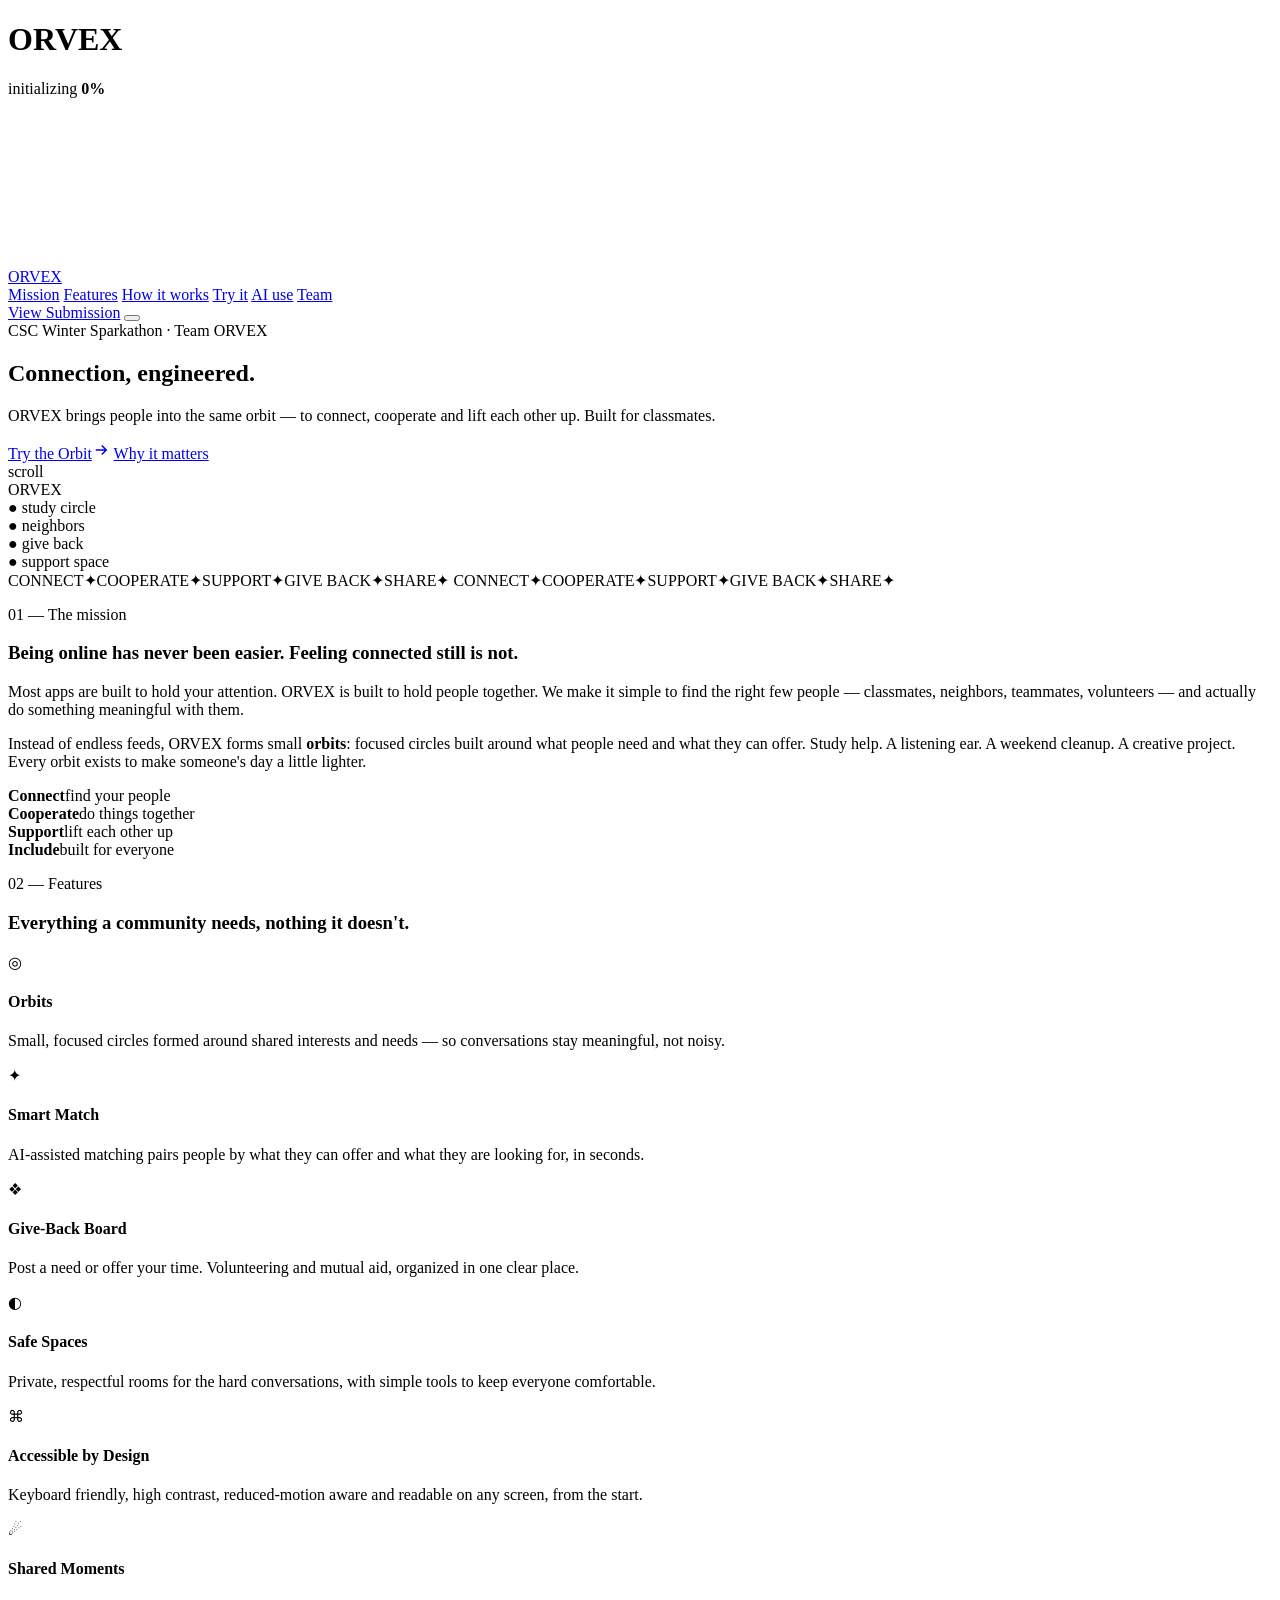
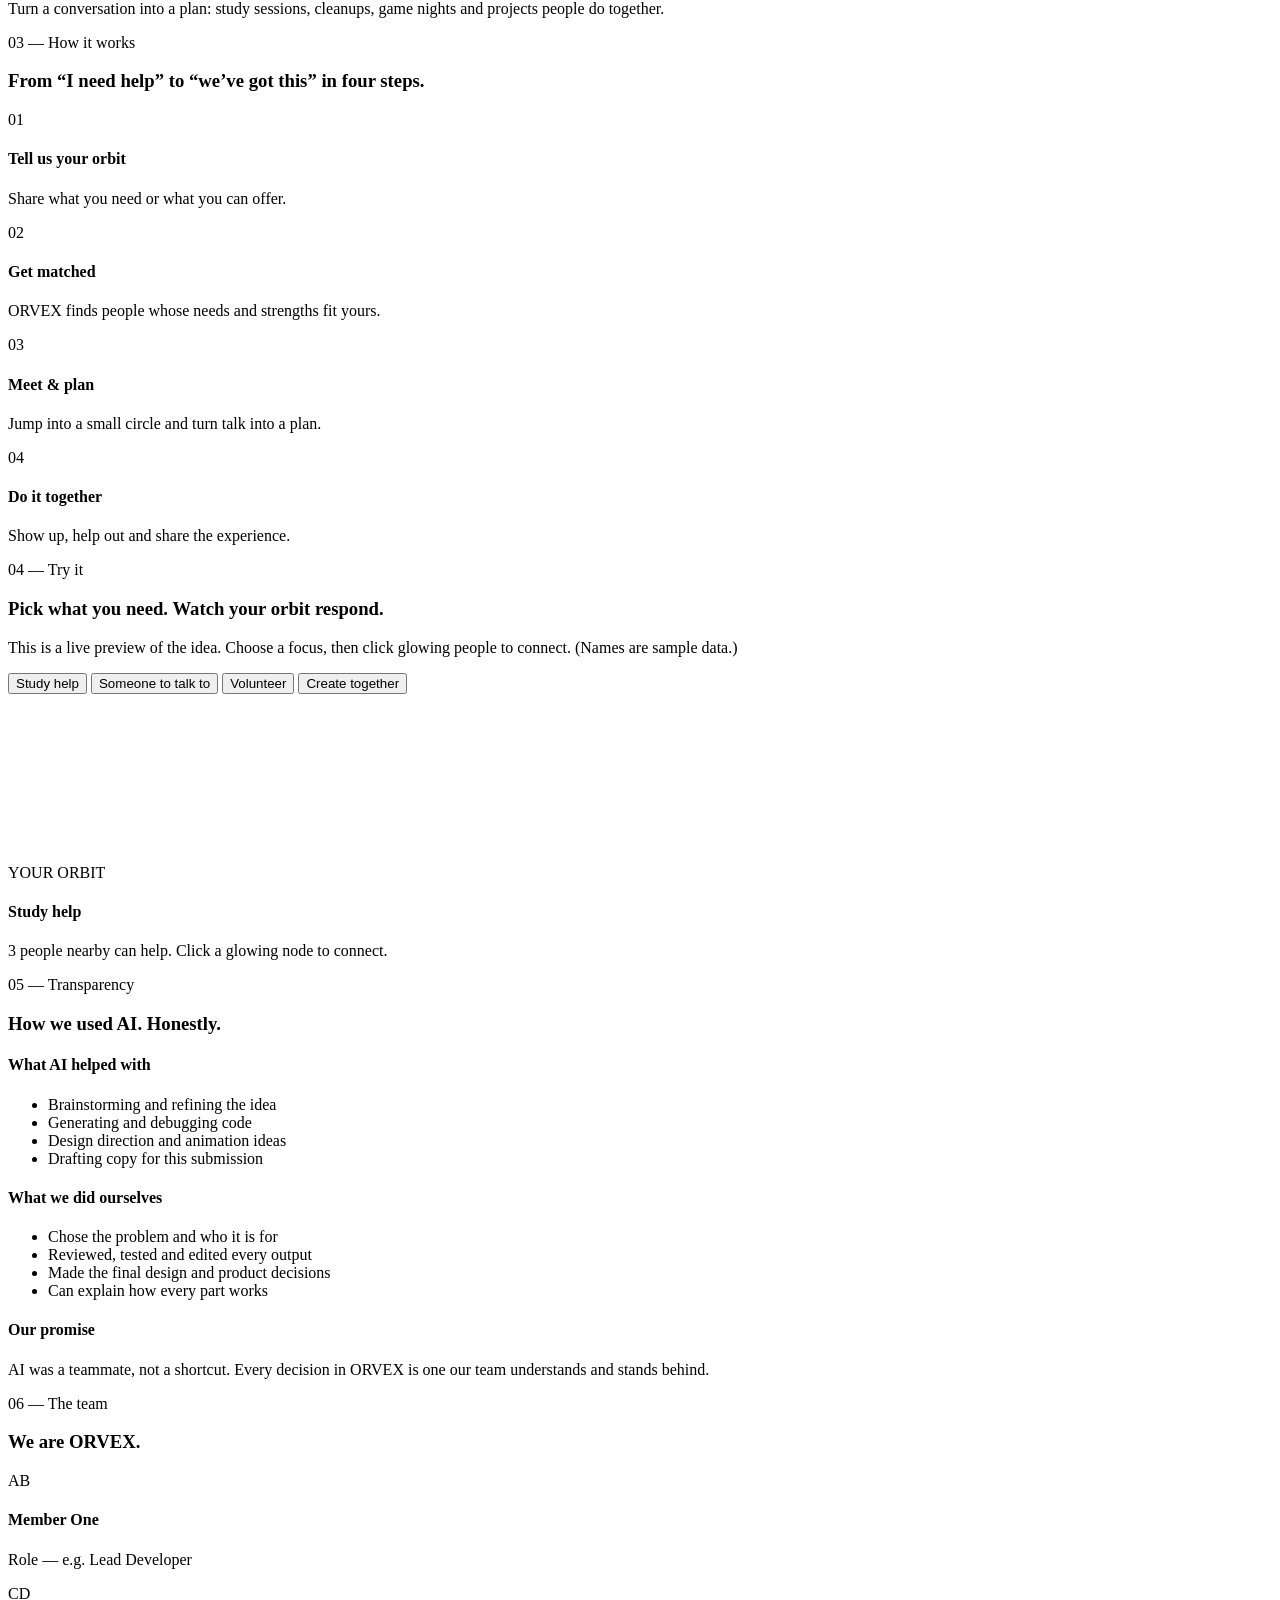
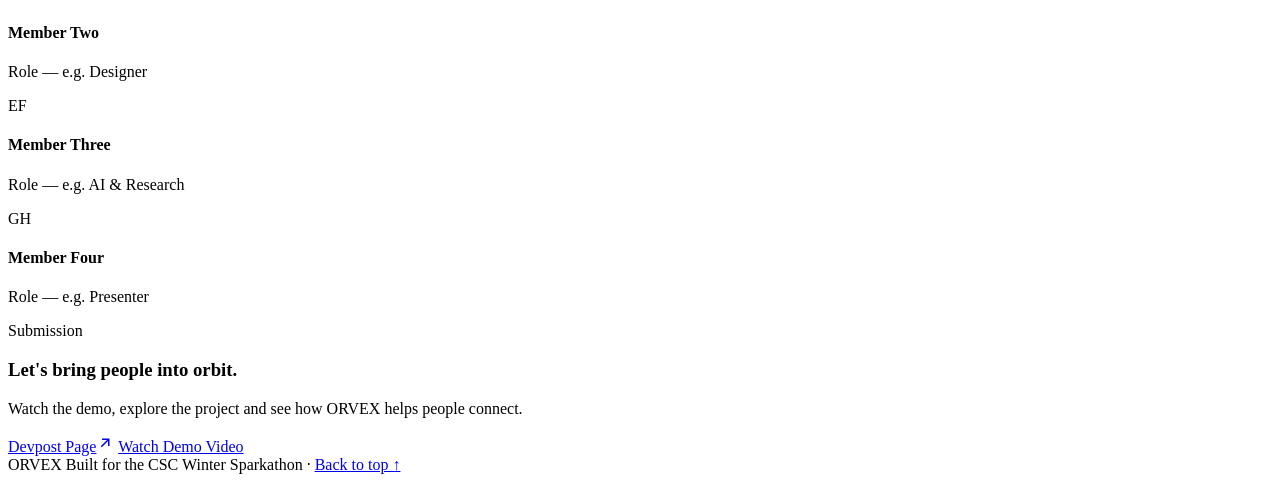
==== index.html @ 770eac0a "Create index.html" ====
<!DOCTYPE html>
<html lang="en">
<head>
<meta charset="UTF-8">
<meta name="viewport" content="width=device-width, initial-scale=1">
<title>ORVEX — Connect. Cooperate. Support.</title>
<meta name="description" content="ORVEX brings people into the same orbit — to connect, cooperate and lift each other up. Submission for the CSC Winter Sparkathon.">
<meta name="theme-color" content="#04050b">
<link rel="preconnect" href="https://fonts.googleapis.com">
<link rel="preconnect" href="https://fonts.gstatic.com" crossorigin>
<link href="https://fonts.googleapis.com/css2?family=JetBrains+Mono:wght@400;500&family=Space+Grotesk:wght@300;400;500;600;700&family=Syne:wght@600;700;800&display=swap" rel="stylesheet">
<link rel="stylesheet" href="style.css">
</head>
<body class="loading">

<!-- ============ OPENING ANIMATION ============ -->
<div id="loader" aria-hidden="true">
  <div class="curtain left"></div>
  <div class="curtain right"></div>
  <div class="loader-inner">
    <div class="loader-ring"><span></span><span></span><span></span></div>
    <h1 class="loader-word"><span>O</span><span>R</span><span>V</span><span>E</span><span>X</span></h1>
    <div class="loader-bar"><i id="loaderBar"></i></div>
    <p class="loader-log mono"><span id="loaderLog">initializing</span> <b id="loaderPct">0%</b></p>
  </div>
</div>

<div id="progress"></div>
<div id="glow"></div>
<canvas id="bg" aria-hidden="true"></canvas>
<div class="grid-overlay" aria-hidden="true"></div>

<!-- ============ NAV ============ -->
<header class="nav" id="nav">
  <a href="#top" class="logo" data-text="ORVEX"><span class="logo-dot"></span>ORVEX</a>
  <nav class="links" id="links">
    <a href="#about">Mission</a>
    <a href="#features">Features</a>
    <a href="#how">How it works</a>
    <a href="#demo">Try it</a>
    <a href="#ai">AI use</a>
    <a href="#team">Team</a>
  </nav>
  <a href="#submit" class="btn btn-sm" data-magnetic>View Submission</a>
  <button class="burger" id="burger" aria-label="Toggle menu"><i></i><i></i></button>
</header>

<main id="top">

<!-- ============ HERO ============ -->
<section class="hero">
  <div class="aurora a1"></div><div class="aurora a2"></div><div class="aurora a3"></div>
  <div class="wrap hero-grid">
    <div class="hero-copy">
      <div class="badge reveal"><span class="pulse"></span>CSC Winter Sparkathon · Team ORVEX</div>
      <h2 class="hero-title">
        <span class="line reveal" data-delay="1">Connection,</span>
        <span class="line reveal grad" data-delay="2">engineered.</span>
      </h2>
      <p class="hero-sub reveal" data-delay="3">
        ORVEX brings people into the same orbit — to connect, cooperate and lift each other up.
        Built for <span class="rotator" id="rotator">classmates</span>.
      </p>
      <div class="hero-cta reveal" data-delay="4">
        <a href="#demo" class="btn btn-primary" data-magnetic><span>Try the Orbit</span><svg width="18" height="18" viewBox="0 0 24 24" fill="none" stroke="currentColor" stroke-width="2"><path d="M5 12h14M13 6l6 6-6 6"/></svg></a>
        <a href="#about" class="btn btn-ghost" data-magnetic>Why it matters</a>
      </div>
      <div class="scroll-hint reveal" data-delay="5"><span></span>scroll</div>
    </div>

    <div class="hero-visual reveal" data-delay="2">
      <div class="orb-wrap" id="orbWrap">
        <div class="orb">
          <div class="orb-core"><span>ORVEX</span></div>
          <div class="ring r1"><i></i></div>
          <div class="ring r2"><i></i><i></i></div>
          <div class="ring r3"><i></i><i></i><i></i></div>
        </div>
        <div class="chip c1">● study circle</div>
        <div class="chip c2">● neighbors</div>
        <div class="chip c3">● give back</div>
        <div class="chip c4">● support space</div>
      </div>
    </div>
  </div>
</section>

<!-- ============ MARQUEE ============ -->
<div class="marquee" aria-hidden="true">
  <div class="track">
    <span>CONNECT</span><span>✦</span><span>COOPERATE</span><span>✦</span><span>SUPPORT</span><span>✦</span><span>GIVE BACK</span><span>✦</span><span>SHARE</span><span>✦</span>
    <span>CONNECT</span><span>✦</span><span>COOPERATE</span><span>✦</span><span>SUPPORT</span><span>✦</span><span>GIVE BACK</span><span>✦</span><span>SHARE</span><span>✦</span>
  </div>
</div>

<!-- ============ MISSION ============ -->
<section class="section" id="about">
  <div class="wrap about-grid">
    <div>
      <p class="eyebrow reveal">01 — The mission</p>
      <h3 class="h2 reveal" data-delay="1">Being online has never been easier. <span class="grad">Feeling connected still is not.</span></h3>
    </div>
    <div class="about-text">
      <p class="reveal" data-delay="2">Most apps are built to hold your attention. ORVEX is built to hold people together. We make it simple to find the right few people — classmates, neighbors, teammates, volunteers — and actually do something meaningful with them.</p>
      <p class="reveal" data-delay="3">Instead of endless feeds, ORVEX forms small <b>orbits</b>: focused circles built around what people need and what they can offer. Study help. A listening ear. A weekend cleanup. A creative project. Every orbit exists to make someone's day a little lighter.</p>
      <div class="pillars reveal" data-delay="4">
        <div><b>Connect</b><span>find your people</span></div>
        <div><b>Cooperate</b><span>do things together</span></div>
        <div><b>Support</b><span>lift each other up</span></div>
        <div><b>Include</b><span>built for everyone</span></div>
      </div>
    </div>
  </div>
</section>

<!-- ============ FEATURES ============ -->
<section class="section" id="features">
  <div class="wrap">
    <p class="eyebrow reveal">02 — Features</p>
    <h3 class="h2 reveal" data-delay="1">Everything a community needs, <span class="grad">nothing it doesn't.</span></h3>

    <div class="cards">
      <article class="card reveal" data-tilt data-delay="1">
        <div class="icon">◎</div>
        <h4>Orbits</h4>
        <p>Small, focused circles formed around shared interests and needs — so conversations stay meaningful, not noisy.</p>
      </article>
      <article class="card reveal" data-tilt data-delay="2">
        <div class="icon">✦</div>
        <h4>Smart Match</h4>
        <p>AI-assisted matching pairs people by what they can offer and what they are looking for, in seconds.</p>
      </article>
      <article class="card reveal" data-tilt data-delay="3">
        <div class="icon">❖</div>
        <h4>Give-Back Board</h4>
        <p>Post a need or offer your time. Volunteering and mutual aid, organized in one clear place.</p>
      </article>
      <article class="card reveal" data-tilt data-delay="1">
        <div class="icon">◐</div>
        <h4>Safe Spaces</h4>
        <p>Private, respectful rooms for the hard conversations, with simple tools to keep everyone comfortable.</p>
      </article>
      <article class="card reveal" data-tilt data-delay="2">
        <div class="icon">⌘</div>
        <h4>Accessible by Design</h4>
        <p>Keyboard friendly, high contrast, reduced-motion aware and readable on any screen, from the start.</p>
      </article>
      <article class="card reveal" data-tilt data-delay="3">
        <div class="icon">☄</div>
        <h4>Shared Moments</h4>
        <p>Turn a conversation into a plan: study sessions, cleanups, game nights and projects people do together.</p>
      </article>
    </div>
  </div>
</section>

<!-- ============ HOW IT WORKS ============ -->
<section class="section" id="how">
  <div class="wrap">
    <p class="eyebrow reveal">03 — How it works</p>
    <h3 class="h2 reveal" data-delay="1">From “I need help” to <span class="grad">“we’ve got this”</span> in four steps.</h3>

    <div class="steps reveal" data-delay="2">
      <div class="step"><span class="num mono">01</span><h4>Tell us your orbit</h4><p>Share what you need or what you can offer.</p></div>
      <div class="step"><span class="num mono">02</span><h4>Get matched</h4><p>ORVEX finds people whose needs and strengths fit yours.</p></div>
      <div class="step"><span class="num mono">03</span><h4>Meet &amp; plan</h4><p>Jump into a small circle and turn talk into a plan.</p></div>
      <div class="step"><span class="num mono">04</span><h4>Do it together</h4><p>Show up, help out and share the experience.</p></div>
    </div>
  </div>
</section>

<!-- ============ INTERACTIVE DEMO ============ -->
<section class="section" id="demo">
  <div class="wrap">
    <p class="eyebrow reveal">04 — Try it</p>
    <h3 class="h2 reveal" data-delay="1">Pick what you need. <span class="grad">Watch your orbit respond.</span></h3>
    <p class="lead reveal" data-delay="2">This is a live preview of the idea. Choose a focus, then click glowing people to connect. (Names are sample data.)</p>

    <div class="demo reveal" data-delay="2">
      <div class="chips" id="orbitChips">
        <button class="pill active" data-tag="study">Study help</button>
        <button class="pill" data-tag="wellness">Someone to talk to</button>
        <button class="pill" data-tag="volunteer">Volunteer</button>
        <button class="pill" data-tag="create">Create together</button>
      </div>
      <div class="demo-stage">
        <canvas id="orbitCanvas" aria-label="Interactive orbit visualization"></canvas>
        <div class="demo-panel">
          <p class="mono small">YOUR ORBIT</p>
          <h4 id="orbitTitle">Study help</h4>
          <p id="orbitText">3 people nearby can help. Click a glowing node to connect.</p>
          <div class="connected" id="orbitConnected"></div>
        </div>
      </div>
    </div>
  </div>
</section>

<!-- ============ AI DISCLOSURE ============ -->
<section class="section" id="ai">
  <div class="wrap">
    <p class="eyebrow reveal">05 — Transparency</p>
    <h3 class="h2 reveal" data-delay="1">How we used AI. <span class="grad">Honestly.</span></h3>
    <div class="ai-grid">
      <div class="ai-card reveal" data-delay="1">
        <h4>What AI helped with</h4>
        <ul>
          <li>Brainstorming and refining the idea</li>
          <li>Generating and debugging code</li>
          <li>Design direction and animation ideas</li>
          <li>Drafting copy for this submission</li>
        </ul>
      </div>
      <div class="ai-card reveal" data-delay="2">
        <h4>What we did ourselves</h4>
        <ul>
          <li>Chose the problem and who it is for</li>
          <li>Reviewed, tested and edited every output</li>
          <li>Made the final design and product decisions</li>
          <li>Can explain how every part works</li>
        </ul>
      </div>
      <div class="ai-card reveal" data-delay="3">
        <h4>Our promise</h4>
        <p>AI was a teammate, not a shortcut. Every decision in ORVEX is one our team understands and stands behind.</p>
      </div>
    </div>
  </div>
</section>

<!-- ============ TEAM ============ -->
<section class="section" id="team">
  <div class="wrap">
    <p class="eyebrow reveal">06 — The team</p>
    <h3 class="h2 reveal" data-delay="1">We are <span class="grad">ORVEX.</span></h3>
    <div class="team">
      <!-- EDIT: replace names, roles and initials -->
      <div class="member reveal" data-tilt data-delay="1"><div class="avatar">AB</div><h4>Member One</h4><p>Role — e.g. Lead Developer</p></div>
      <div class="member reveal" data-tilt data-delay="2"><div class="avatar">CD</div><h4>Member Two</h4><p>Role — e.g. Designer</p></div>
      <div class="member reveal" data-tilt data-delay="3"><div class="avatar">EF</div><h4>Member Three</h4><p>Role — e.g. AI &amp; Research</p></div>
      <div class="member reveal" data-tilt data-delay="4"><div class="avatar">GH</div><h4>Member Four</h4><p>Role — e.g. Presenter</p></div>
    </div>
  </div>
</section>

<!-- ============ SUBMIT / CTA ============ -->
<section class="section cta" id="submit">
  <div class="wrap">
    <div class="cta-box reveal">
      <div class="aurora a2"></div>
      <p class="eyebrow">Submission</p>
      <h3 class="h2">Let's bring people <span class="grad">into orbit.</span></h3>
      <p class="lead">Watch the demo, explore the project and see how ORVEX helps people connect.</p>
      <div class="hero-cta">
        <!-- EDIT: paste your real links below -->
        <a href="#" class="btn btn-primary" data-magnetic><span>Devpost Page</span><svg width="18" height="18" viewBox="0 0 24 24" fill="none" stroke="currentColor" stroke-width="2"><path d="M7 17L17 7M8 7h9v9"/></svg></a>
        <a href="#" class="btn btn-ghost" data-magnetic>Watch Demo Video</a>
      </div>
    </div>
  </div>
</section>

</main>

<footer class="footer">
  <div class="wrap">
    <span class="logo"><span class="logo-dot"></span>ORVEX</span>
    <span class="muted">Built for the CSC Winter Sparkathon · <span id="year"></span></span>
    <a href="#top" class="muted">Back to top ↑</a>
  </div>
</footer>

<script src="script.js"></script>
</body>
</html>
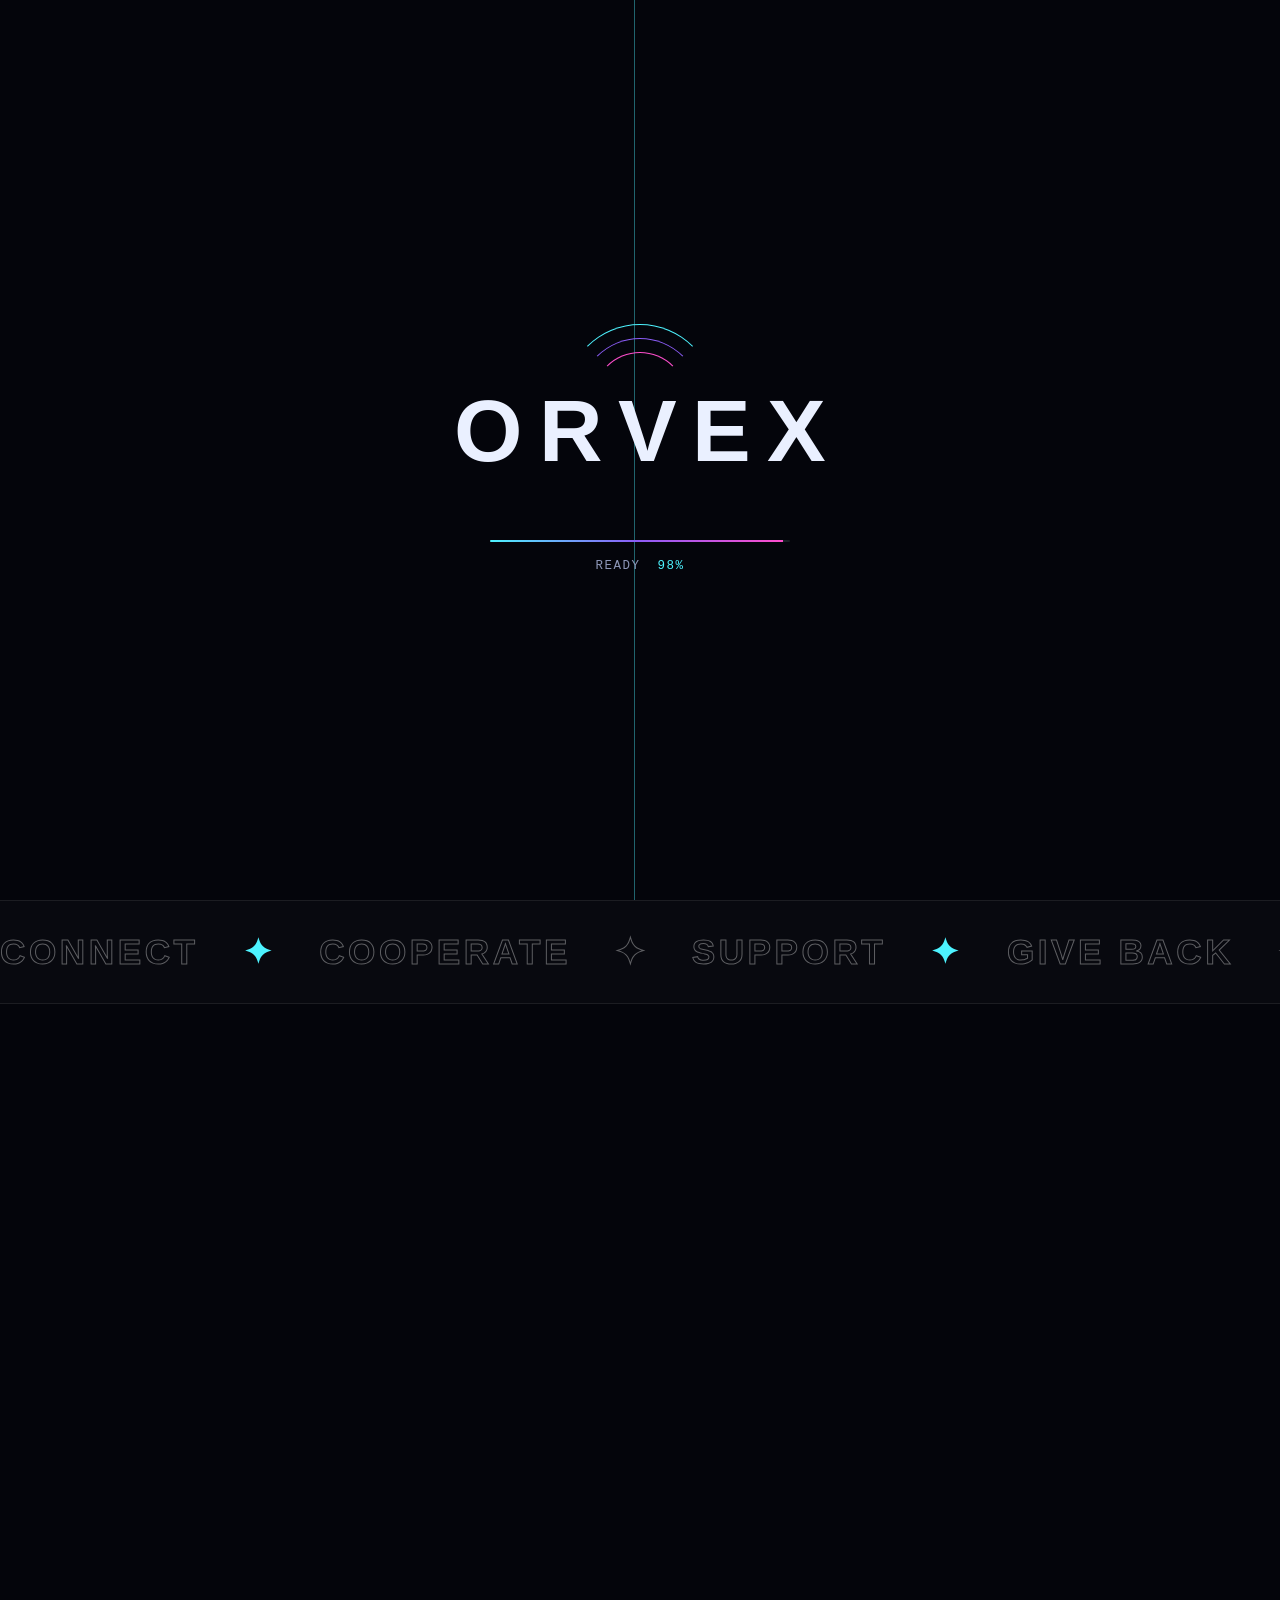
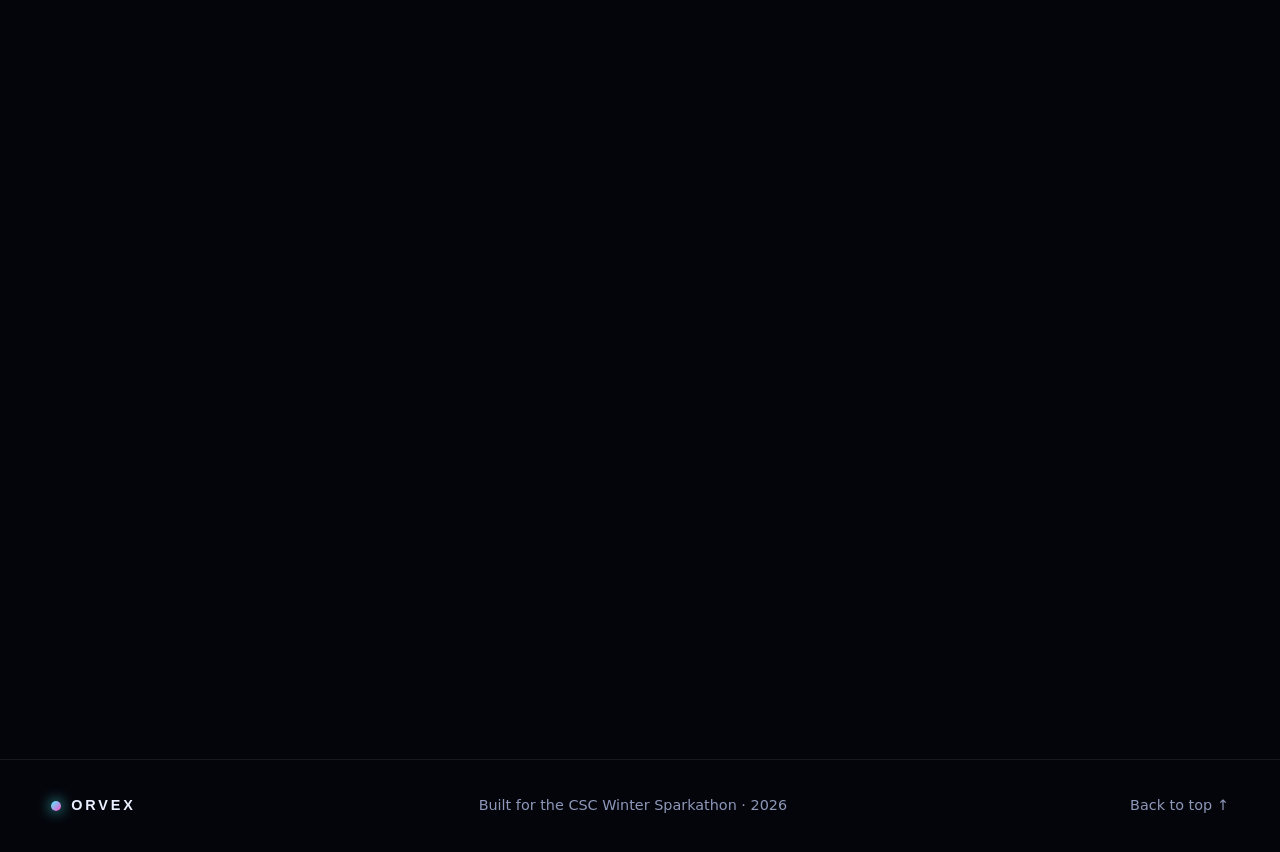
==== commit 4d838136: "Update index.html" ====
--- a/index.html
+++ b/index.html
@@ -41,7 +41,7 @@
     <a href="#ai">AI use</a>
     <a href="#team">Team</a>
   </nav>
-  <a href="#submit" class="btn btn-sm" data-magnetic>View Submission</a>
+  <a href="/app" class="btn btn-sm" data-magnetic>Launch App</a>
   <button class="burger" id="burger" aria-label="Toggle menu"><i></i><i></i></button>
 </header>
 
@@ -58,12 +58,11 @@
         <span class="line reveal grad" data-delay="2">engineered.</span>
       </h2>
       <p class="hero-sub reveal" data-delay="3">
-        ORVEX brings people into the same orbit — to connect, cooperate and lift each other up.
-        Built for <span class="rotator" id="rotator">classmates</span>.
+        ORVEX is a live community app where you find people to study with, talk to, volunteer with and build things with — in real time. Join with just a nickname. Made for <span class="rotator" id="rotator">classmates</span>.
       </p>
       <div class="hero-cta reveal" data-delay="4">
-        <a href="#demo" class="btn btn-primary" data-magnetic><span>Try the Orbit</span><svg width="18" height="18" viewBox="0 0 24 24" fill="none" stroke="currentColor" stroke-width="2"><path d="M5 12h14M13 6l6 6-6 6"/></svg></a>
-        <a href="#about" class="btn btn-ghost" data-magnetic>Why it matters</a>
+        <a href="/app" class="btn btn-primary" data-magnetic><span>Launch ORVEX</span><svg width="18" height="18" viewBox="0 0 24 24" fill="none" stroke="currentColor" stroke-width="2"><path d="M5 12h14M13 6l6 6-6 6"/></svg></a>
+        <a href="#how" class="btn btn-ghost" data-magnetic>How it works</a>
       </div>
       <div class="scroll-hint reveal" data-delay="5"><span></span>scroll</div>
     </div>
@@ -122,33 +121,33 @@
     <div class="cards">
       <article class="card reveal" data-tilt data-delay="1">
         <div class="icon">◎</div>
-        <h4>Orbits</h4>
-        <p>Small, focused circles formed around shared interests and needs — so conversations stay meaningful, not noisy.</p>
+        <h4>Live Spaces</h4>
+        <p>Real-time chat rooms for studying, talking, volunteering, creating, gaming and building. Messages reach everyone online instantly.</p>
       </article>
       <article class="card reveal" data-tilt data-delay="2">
         <div class="icon">✦</div>
-        <h4>Smart Match</h4>
-        <p>AI-assisted matching pairs people by what they can offer and what they are looking for, in seconds.</p>
+        <h4>Orbit Matching</h4>
+        <p>Pick your interests and ORVEX shows who is online right now with the same ones, so you can say hi in one click.</p>
       </article>
       <article class="card reveal" data-tilt data-delay="3">
         <div class="icon">❖</div>
         <h4>Give-Back Board</h4>
-        <p>Post a need or offer your time. Volunteering and mutual aid, organized in one clear place.</p>
+        <p>Ask for help or offer yours. Tap "I can help" and a private chat opens with the person who posted.</p>
       </article>
       <article class="card reveal" data-tilt data-delay="1">
         <div class="icon">◐</div>
-        <h4>Safe Spaces</h4>
-        <p>Private, respectful rooms for the hard conversations, with simple tools to keep everyone comfortable.</p>
+        <h4>Private Messages</h4>
+        <p>Talk one-on-one with anyone you connect with. Chats are saved, so you can pick up where you left off.</p>
       </article>
       <article class="card reveal" data-tilt data-delay="2">
         <div class="icon">⌘</div>
         <h4>Accessible by Design</h4>
-        <p>Keyboard friendly, high contrast, reduced-motion aware and readable on any screen, from the start.</p>
+        <p>Works on phones and laptops, keyboard friendly, high contrast and reduced-motion aware.</p>
       </article>
       <article class="card reveal" data-tilt data-delay="3">
         <div class="icon">☄</div>
-        <h4>Shared Moments</h4>
-        <p>Turn a conversation into a plan: study sessions, cleanups, game nights and projects people do together.</p>
+        <h4>Safety Tools</h4>
+        <p>No email or phone number needed. Report any message, rate limits stop spam, and sensitive rooms show help reminders.</p>
       </article>
     </div>
   </div>
@@ -161,9 +160,9 @@
     <h3 class="h2 reveal" data-delay="1">From “I need help” to <span class="grad">“we’ve got this”</span> in four steps.</h3>
 
     <div class="steps reveal" data-delay="2">
-      <div class="step"><span class="num mono">01</span><h4>Tell us your orbit</h4><p>Share what you need or what you can offer.</p></div>
-      <div class="step"><span class="num mono">02</span><h4>Get matched</h4><p>ORVEX finds people whose needs and strengths fit yours.</p></div>
-      <div class="step"><span class="num mono">03</span><h4>Meet &amp; plan</h4><p>Jump into a small circle and turn talk into a plan.</p></div>
+      <div class="step"><span class="num mono">01</span><h4>Join in 10 seconds</h4><p>Pick a nickname and a few interests. No email, no password.</p></div>
+      <div class="step"><span class="num mono">02</span><h4>See who is here</h4><p>Your Orbit lists people online who share your interests.</p></div>
+      <div class="step"><span class="num mono">03</span><h4>Chat or post</h4><p>Join a space, message someone, or post on the Give-Back Board.</p></div>
       <div class="step"><span class="num mono">04</span><h4>Do it together</h4><p>Show up, help out and share the experience.</p></div>
     </div>
   </div>
@@ -174,7 +173,7 @@
   <div class="wrap">
     <p class="eyebrow reveal">04 — Try it</p>
     <h3 class="h2 reveal" data-delay="1">Pick what you need. <span class="grad">Watch your orbit respond.</span></h3>
-    <p class="lead reveal" data-delay="2">This is a live preview of the idea. Choose a focus, then click glowing people to connect. (Names are sample data.)</p>
+    <p class="lead reveal" data-delay="2">A quick preview of how matching feels. Choose a focus, then click the glowing people. These are sample names — the real thing is one click away.</p>
 
     <div class="demo reveal" data-delay="2">
       <div class="chips" id="orbitChips">
@@ -206,7 +205,7 @@
         <h4>What AI helped with</h4>
         <ul>
           <li>Brainstorming and refining the idea</li>
-          <li>Generating and debugging code</li>
+          <li>Generating and debugging code, including the server</li>
           <li>Design direction and animation ideas</li>
           <li>Drafting copy for this submission</li>
         </ul>
@@ -252,8 +251,9 @@
       <h3 class="h2">Let's bring people <span class="grad">into orbit.</span></h3>
       <p class="lead">Watch the demo, explore the project and see how ORVEX helps people connect.</p>
       <div class="hero-cta">
+        <a href="/app" class="btn btn-primary" data-magnetic><span>Launch the Live App</span></a>
         <!-- EDIT: paste your real links below -->
-        <a href="#" class="btn btn-primary" data-magnetic><span>Devpost Page</span><svg width="18" height="18" viewBox="0 0 24 24" fill="none" stroke="currentColor" stroke-width="2"><path d="M7 17L17 7M8 7h9v9"/></svg></a>
+        <a href="#" class="btn btn-ghost" data-magnetic><span>Devpost Page</span><svg width="18" height="18" viewBox="0 0 24 24" fill="none" stroke="currentColor" stroke-width="2"><path d="M7 17L17 7M8 7h9v9"/></svg></a>
         <a href="#" class="btn btn-ghost" data-magnetic>Watch Demo Video</a>
       </div>
     </div>
--- a/style.css
+++ b/style.css
@@ -0,0 +1,322 @@
+/* ===================== ORVEX — style.css ===================== */
+:root{
+  --bg:#04050b; --bg2:#0a0c1a; --text:#eaf0ff; --muted:#8d97b8;
+  --c1:#4df3ff; --c2:#8b5cf6; --c3:#ff4ecd; --c4:#ffd166;
+  --line:rgba(255,255,255,.08); --glass:rgba(255,255,255,.035);
+  --r:22px; --ease:cubic-bezier(.22,1,.36,1);
+}
+*{box-sizing:border-box;margin:0;padding:0}
+html{scroll-behavior:smooth;scroll-padding-top:90px}
+body{
+  background:var(--bg);color:var(--text);
+  font-family:'Space Grotesk',system-ui,sans-serif;line-height:1.65;
+  overflow-x:hidden;-webkit-font-smoothing:antialiased;
+}
+body.loading{overflow:hidden}
+a{color:inherit;text-decoration:none}
+button{font:inherit;color:inherit;background:none;border:0;cursor:pointer}
+ul{list-style:none}
+.mono{font-family:'JetBrains Mono',monospace}
+.small{font-size:.75rem;letter-spacing:.14em;color:var(--c1)}
+.muted{color:var(--muted)}
+::selection{background:var(--c2);color:#fff}
+::-webkit-scrollbar{width:8px}
+::-webkit-scrollbar-track{background:var(--bg)}
+::-webkit-scrollbar-thumb{background:linear-gradient(var(--c1),var(--c2));border-radius:8px}
+
+.wrap{width:min(1200px,92%);margin-inline:auto;position:relative;z-index:2}
+.grad{
+  background:linear-gradient(100deg,var(--c1),var(--c2) 45%,var(--c3) 90%);
+  background-size:200% auto;-webkit-background-clip:text;background-clip:text;
+  -webkit-text-fill-color:transparent;color:transparent;animation:shimmer 6s linear infinite;
+}
+@keyframes shimmer{to{background-position:200% center}}
+
+/* ---------- background layers ---------- */
+#bg{position:fixed;inset:0;width:100%;height:100%;z-index:0;pointer-events:none}
+.grid-overlay{
+  position:fixed;inset:0;z-index:1;pointer-events:none;opacity:.5;
+  background-image:linear-gradient(var(--line) 1px,transparent 1px),linear-gradient(90deg,var(--line) 1px,transparent 1px);
+  background-size:64px 64px;
+  -webkit-mask-image:radial-gradient(ellipse at 50% 30%,#000 10%,transparent 70%);
+  mask-image:radial-gradient(ellipse at 50% 30%,#000 10%,transparent 70%);
+}
+#glow{
+  position:fixed;left:0;top:0;width:420px;height:420px;margin:-210px 0 0 -210px;z-index:1;pointer-events:none;
+  background:radial-gradient(circle,rgba(77,243,255,.12),rgba(139,92,246,.07) 40%,transparent 70%);
+  will-change:transform;
+}
+#progress{
+  position:fixed;top:0;left:0;height:3px;width:100%;z-index:900;transform-origin:0 50%;transform:scaleX(0);
+  background:linear-gradient(90deg,var(--c1),var(--c2),var(--c3));box-shadow:0 0 12px var(--c1);
+}
+
+/* ---------- loader (opening animation) ---------- */
+#loader{position:fixed;inset:0;z-index:1000;display:grid;place-items:center}
+.curtain{position:absolute;top:0;bottom:0;width:50.5%;background:var(--bg);transition:transform 1.1s var(--ease) .15s}
+.curtain.left{left:0;border-right:1px solid rgba(77,243,255,.4)}
+.curtain.right{right:0;border-left:1px solid rgba(77,243,255,.4)}
+.loader-inner{position:relative;z-index:2;text-align:center;transition:opacity .5s ease,transform .7s var(--ease)}
+.loader-ring{position:relative;width:150px;height:150px;margin:0 auto -118px}
+.loader-ring span{position:absolute;inset:0;border-radius:50%;border:1px solid transparent;border-top-color:var(--c1);animation:spin 1.6s linear infinite}
+.loader-ring span:nth-child(2){inset:14px;border-top-color:var(--c2);animation-duration:2.2s;animation-direction:reverse}
+.loader-ring span:nth-child(3){inset:28px;border-top-color:var(--c3);animation-duration:1.2s}
+@keyframes spin{to{transform:rotate(360deg)}}
+.loader-word{
+  position:relative;font-family:'Syne',sans-serif;font-weight:800;font-size:clamp(2.6rem,9vw,5.5rem);
+  letter-spacing:.18em;padding-left:.18em;margin-top:0;line-height:150px;height:150px;
+  display:flex;justify-content:center;align-items:center;
+}
+.loader-word span{display:inline-block;opacity:0;transform:translateY(40px) scale(.6);filter:blur(10px);animation:letterIn .8s var(--ease) forwards}
+.loader-word span:nth-child(1){animation-delay:.1s}
+.loader-word span:nth-child(2){animation-delay:.25s}
+.loader-word span:nth-child(3){animation-delay:.4s}
+.loader-word span:nth-child(4){animation-delay:.55s}
+.loader-word span:nth-child(5){animation-delay:.7s}
+@keyframes letterIn{to{opacity:1;transform:none;filter:blur(0)}}
+.loader-bar{width:min(300px,70vw);height:2px;background:var(--line);margin:34px auto 14px;border-radius:2px;overflow:hidden}
+.loader-bar i{display:block;height:100%;width:0;background:linear-gradient(90deg,var(--c1),var(--c2),var(--c3));box-shadow:0 0 14px var(--c1)}
+.loader-log{font-size:.78rem;color:var(--muted);letter-spacing:.12em;text-transform:uppercase}
+.loader-log b{color:var(--c1);font-weight:500;margin-left:8px}
+#loader.done .loader-inner{opacity:0;transform:scale(1.15)}
+#loader.done .curtain.left{transform:translateX(-101%)}
+#loader.done .curtain.right{transform:translateX(101%)}
+
+/* ---------- nav ---------- */
+.nav{
+  position:fixed;top:16px;left:50%;transform:translateX(-50%);z-index:800;
+  width:min(1100px,94%);display:flex;align-items:center;justify-content:space-between;gap:20px;
+  padding:12px 14px 12px 24px;border-radius:100px;border:1px solid var(--line);
+  background:rgba(8,10,22,.55);backdrop-filter:blur(18px);-webkit-backdrop-filter:blur(18px);
+  transition:background .4s,box-shadow .4s,top .4s;
+}
+.nav.scrolled{background:rgba(6,7,16,.85);box-shadow:0 10px 40px rgba(0,0,0,.5),0 0 0 1px rgba(77,243,255,.08)}
+.logo{font-family:'Syne',sans-serif;font-weight:800;letter-spacing:.2em;display:flex;align-items:center;gap:10px;position:relative}
+.logo-dot{width:10px;height:10px;border-radius:50%;background:linear-gradient(135deg,var(--c1),var(--c3));box-shadow:0 0 14px var(--c1);animation:pulseDot 2.4s ease-in-out infinite}
+@keyframes pulseDot{50%{transform:scale(1.4);box-shadow:0 0 22px var(--c3)}}
+.links{display:flex;gap:6px}
+.links a{padding:8px 14px;border-radius:50px;font-size:.9rem;color:var(--muted);transition:.3s}
+.links a:hover,.links a.active{color:#fff;background:rgba(255,255,255,.07)}
+.burger{display:none;width:42px;height:42px;position:relative}
+.burger i{position:absolute;left:10px;right:10px;height:2px;background:#fff;border-radius:2px;transition:.35s var(--ease)}
+.burger i:first-child{top:16px}.burger i:last-child{top:24px}
+.burger.open i:first-child{top:20px;transform:rotate(45deg)}
+.burger.open i:last-child{top:20px;transform:rotate(-45deg)}
+
+/* ---------- buttons ---------- */
+.btn{
+  display:inline-flex;align-items:center;gap:10px;padding:14px 28px;border-radius:100px;font-weight:600;
+  position:relative;overflow:hidden;transition:transform .25s var(--ease),box-shadow .3s,background .3s,border-color .3s;
+  border:1px solid var(--line);will-change:transform;
+}
+.btn-sm{padding:10px 20px;font-size:.88rem;background:linear-gradient(120deg,var(--c1),var(--c2));color:#04050b;border:0}
+.btn-primary{background:linear-gradient(120deg,var(--c1),var(--c2) 60%,var(--c3));background-size:200% auto;color:#04050b;border:0;box-shadow:0 10px 40px -10px var(--c2)}
+.btn-primary:hover{background-position:100% 0;box-shadow:0 14px 50px -8px var(--c1)}
+.btn-primary svg{transition:transform .3s var(--ease)}
+.btn-primary:hover svg{transform:translateX(5px)}
+.btn-ghost{background:var(--glass);backdrop-filter:blur(10px)}
+.btn-ghost:hover{border-color:var(--c1);background:rgba(77,243,255,.07)}
+
+/* ---------- reveal on scroll ---------- */
+.reveal{opacity:0;transform:translateY(40px);filter:blur(8px);transition:opacity .9s var(--ease),transform .9s var(--ease),filter .9s var(--ease)}
+.reveal.in{opacity:1;transform:none;filter:blur(0)}
+[data-delay="1"]{transition-delay:.08s}[data-delay="2"]{transition-delay:.18s}
+[data-delay="3"]{transition-delay:.28s}[data-delay="4"]{transition-delay:.38s}[data-delay="5"]{transition-delay:.5s}
+
+/* ---------- hero ---------- */
+.hero{position:relative;min-height:100vh;display:flex;align-items:center;padding:140px 0 80px;overflow:hidden}
+.aurora{position:absolute;border-radius:50%;filter:blur(110px);opacity:.38;z-index:0;animation:drift 18s ease-in-out infinite alternate}
+.a1{width:520px;height:520px;background:var(--c2);top:-120px;left:-120px}
+.a2{width:460px;height:460px;background:var(--c1);bottom:-100px;right:8%;animation-delay:-6s;opacity:.25}
+.a3{width:380px;height:380px;background:var(--c3);top:30%;right:-120px;animation-delay:-12s;opacity:.22}
+@keyframes drift{to{transform:translate(80px,60px) scale(1.2)}}
+.hero-grid{display:grid;grid-template-columns:1.15fr .85fr;gap:40px;align-items:center}
+.badge{
+  display:inline-flex;align-items:center;gap:10px;padding:8px 16px;border-radius:50px;font-size:.82rem;
+  border:1px solid var(--line);background:var(--glass);backdrop-filter:blur(10px);color:var(--muted);margin-bottom:28px;
+}
+.pulse{width:8px;height:8px;border-radius:50%;background:var(--c1);box-shadow:0 0 0 0 var(--c1);animation:ping 2s infinite}
+@keyframes ping{70%{box-shadow:0 0 0 10px transparent}100%{box-shadow:0 0 0 0 transparent}}
+.hero-title{font-family:'Syne',sans-serif;font-weight:800;font-size:clamp(3rem,8vw,6.6rem);line-height:1.02;letter-spacing:-.03em}
+.hero-title .line{display:block}
+.hero-sub{max-width:540px;margin-top:28px;font-size:1.15rem;color:var(--muted)}
+.rotator{color:var(--c1);font-weight:600;display:inline-block;transition:opacity .35s,transform .35s var(--ease),filter .35s}
+.rotator.out{opacity:0;transform:translateY(-10px);filter:blur(6px)}
+.hero-cta{display:flex;flex-wrap:wrap;gap:14px;margin-top:38px}
+.scroll-hint{display:flex;align-items:center;gap:14px;margin-top:70px;color:var(--muted);font-size:.78rem;letter-spacing:.25em;text-transform:uppercase}
+.scroll-hint span{width:1px;height:44px;background:linear-gradient(var(--c1),transparent);animation:scrollLine 2s ease-in-out infinite;transform-origin:top}
+@keyframes scrollLine{0%{transform:scaleY(0)}50%{transform:scaleY(1)}100%{transform:scaleY(0);transform-origin:bottom}}
+
+/* orb */
+.hero-visual{display:grid;place-items:center;perspective:1000px}
+.orb-wrap{position:relative;width:min(440px,80vw);aspect-ratio:1;transition:transform .2s ease-out;transform-style:preserve-3d}
+.orb{position:absolute;inset:0;display:grid;place-items:center;animation:float 7s ease-in-out infinite}
+@keyframes float{50%{transform:translateY(-18px)}}
+.orb-core{
+  width:34%;aspect-ratio:1;border-radius:50%;display:grid;place-items:center;position:relative;
+  background:radial-gradient(circle at 30% 28%,#fff,var(--c1) 22%,var(--c2) 60%,#150a33);
+  box-shadow:0 0 60px var(--c1),0 0 140px rgba(139,92,246,.7),inset -10px -14px 30px rgba(0,0,0,.5);
+  animation:corePulse 4s ease-in-out infinite;
+}
+.orb-core span{font-family:'Syne',sans-serif;font-weight:800;font-size:.8rem;letter-spacing:.2em;color:#04050b;padding-left:.2em}
+@keyframes corePulse{50%{transform:scale(1.07);filter:brightness(1.2)}}
+.ring{position:absolute;border-radius:50%;border:1px dashed rgba(255,255,255,.18)}
+.ring i{position:absolute;width:14px;height:14px;border-radius:50%;background:var(--c1);box-shadow:0 0 18px var(--c1);top:-7px;left:50%;margin-left:-7px}
+.r1{inset:25%;animation:spin 9s linear infinite}
+.r2{inset:11%;animation:spin 16s linear infinite reverse}
+.r3{inset:-2%;animation:spin 26s linear infinite}
+.r2 i{background:var(--c3);box-shadow:0 0 18px var(--c3)}
+.r2 i:nth-child(2){top:auto;bottom:-7px}
+.r3 i{background:var(--c2);box-shadow:0 0 18px var(--c2)}
+.r3 i:nth-child(2){top:50%;left:-7px;margin:-7px 0 0}
+.r3 i:nth-child(3){top:50%;left:auto;right:-7px;margin:-7px 0 0}
+.chip{
+  position:absolute;padding:8px 14px;border-radius:50px;font-size:.78rem;white-space:nowrap;
+  background:rgba(10,12,28,.75);border:1px solid var(--line);backdrop-filter:blur(10px);color:var(--text);
+  animation:float 6s ease-in-out infinite;transform:translateZ(60px);
+}
+.chip.c1{top:6%;left:-4%;color:var(--c1)}
+.chip.c2{top:20%;right:-6%;color:var(--c3);animation-delay:-2s}
+.chip.c3{bottom:14%;left:-8%;color:var(--c4);animation-delay:-4s}
+.chip.c4{bottom:4%;right:2%;color:var(--c2);animation-delay:-1s}
+
+/* ---------- marquee ---------- */
+.marquee{position:relative;z-index:2;overflow:hidden;border-block:1px solid var(--line);background:rgba(255,255,255,.02);padding:22px 0}
+.track{display:flex;width:max-content;gap:44px;animation:marquee 28s linear infinite;font-family:'Syne',sans-serif;font-weight:700;font-size:clamp(1.4rem,3vw,2.2rem);letter-spacing:.1em;white-space:nowrap}
+.track span{color:transparent;-webkit-text-stroke:1px rgba(255,255,255,.35)}
+.track span:nth-child(4n+2){color:var(--c1);-webkit-text-stroke:0}
+@keyframes marquee{to{transform:translateX(-50%)}}
+
+/* ---------- sections ---------- */
+.section{position:relative;padding:150px 0}
+.eyebrow{font-family:'JetBrains Mono',monospace;font-size:.8rem;letter-spacing:.2em;text-transform:uppercase;color:var(--c1);display:flex;align-items:center;gap:14px;margin-bottom:22px}
+.eyebrow::before{content:"";width:40px;height:1px;background:var(--c1)}
+.h2{font-family:'Syne',sans-serif;font-weight:700;font-size:clamp(2rem,4.6vw,3.6rem);line-height:1.1;letter-spacing:-.02em;max-width:900px}
+.lead{max-width:640px;color:var(--muted);font-size:1.1rem;margin-top:20px}
+
+/* about */
+.about-grid{display:grid;grid-template-columns:1fr 1fr;gap:70px;align-items:start}
+.about-text p{color:var(--muted);font-size:1.08rem;margin-bottom:20px}
+.about-text b{color:var(--text)}
+.pillars{display:grid;grid-template-columns:1fr 1fr;gap:14px;margin-top:34px}
+.pillars div{padding:18px 20px;border-radius:16px;border:1px solid var(--line);background:var(--glass);transition:.35s var(--ease)}
+.pillars div:hover{transform:translateY(-4px);border-color:rgba(77,243,255,.4)}
+.pillars b{display:block;font-family:'Syne',sans-serif;font-size:1.1rem;color:var(--c1)}
+.pillars span{font-size:.88rem;color:var(--muted)}
+
+/* feature cards */
+.cards{display:grid;grid-template-columns:repeat(3,1fr);gap:22px;margin-top:60px}
+.card,.member,.ai-card{
+  position:relative;padding:34px 30px;border-radius:var(--r);border:1px solid var(--line);background:var(--glass);
+  overflow:hidden;backdrop-filter:blur(8px);
+  transform:perspective(900px) rotateX(var(--rx,0deg)) rotateY(var(--ry,0deg));
+}
+.card.reveal.in,.member.reveal.in{transition:transform .15s ease-out,border-color .3s,opacity .9s var(--ease),filter .9s var(--ease)}
+.card::before,.member::before{
+  content:"";position:absolute;inset:0;opacity:0;transition:opacity .35s;pointer-events:none;
+  background:radial-gradient(360px circle at var(--mx,50%) var(--my,50%),rgba(77,243,255,.16),transparent 60%);
+}
+.card:hover,.member:hover{border-color:rgba(77,243,255,.4)}
+.card:hover::before,.member:hover::before{opacity:1}
+.icon{
+  width:54px;height:54px;border-radius:16px;display:grid;place-items:center;font-size:1.5rem;margin-bottom:22px;
+  background:linear-gradient(135deg,rgba(77,243,255,.18),rgba(139,92,246,.22));border:1px solid rgba(255,255,255,.1);color:var(--c1);
+}
+.card h4,.member h4,.ai-card h4{font-family:'Syne',sans-serif;font-size:1.3rem;margin-bottom:10px}
+.card p,.member p,.ai-card p,.ai-card li{color:var(--muted);font-size:.98rem}
+
+/* steps */
+.steps{display:grid;grid-template-columns:repeat(4,1fr);gap:22px;margin-top:70px;position:relative}
+.steps::before{
+  content:"";position:absolute;top:26px;left:5%;right:5%;height:2px;background:linear-gradient(90deg,var(--c1),var(--c2),var(--c3));
+  transform:scaleX(0);transform-origin:left;transition:transform 1.8s var(--ease) .4s;opacity:.6;
+}
+.steps.in::before{transform:scaleX(1)}
+.step{position:relative;padding-top:0}
+.num{
+  display:grid;place-items:center;width:54px;height:54px;border-radius:50%;background:var(--bg);border:1px solid var(--c1);
+  color:var(--c1);margin-bottom:24px;position:relative;z-index:2;box-shadow:0 0 24px rgba(77,243,255,.25);
+}
+.step h4{font-family:'Syne',sans-serif;font-size:1.2rem;margin-bottom:8px}
+.step p{color:var(--muted);font-size:.95rem}
+
+/* demo */
+.demo{margin-top:50px;padding:26px;border-radius:30px;border:1px solid var(--line);background:linear-gradient(160deg,rgba(255,255,255,.05),rgba(255,255,255,.015));backdrop-filter:blur(14px);box-shadow:0 30px 80px -30px rgba(139,92,246,.4)}
+.chips{display:flex;flex-wrap:wrap;gap:10px;margin-bottom:20px}
+.pill{padding:10px 20px;border-radius:50px;border:1px solid var(--line);color:var(--muted);transition:.3s var(--ease);font-size:.92rem}
+.pill:hover{color:#fff;border-color:rgba(255,255,255,.3);transform:translateY(-2px)}
+.pill.active{color:#04050b;background:linear-gradient(120deg,var(--c1),var(--c2));border-color:transparent;font-weight:600}
+.demo-stage{position:relative;border-radius:22px;overflow:hidden;background:radial-gradient(circle at 50% 50%,rgba(139,92,246,.12),rgba(4,5,11,.8) 70%);border:1px solid var(--line)}
+#orbitCanvas{display:block;width:100%;height:480px;cursor:crosshair}
+.demo-panel{position:absolute;left:20px;bottom:20px;max-width:310px;padding:18px 20px;border-radius:18px;background:rgba(6,8,20,.82);border:1px solid var(--line);backdrop-filter:blur(14px)}
+.demo-panel h4{font-family:'Syne',sans-serif;font-size:1.25rem;margin:4px 0}
+.demo-panel p:not(.small){font-size:.9rem;color:var(--muted)}
+.connected{display:flex;flex-wrap:wrap;gap:6px;margin-top:10px}
+.connected span{font-size:.76rem;padding:4px 10px;border-radius:30px;background:rgba(77,243,255,.12);color:var(--c1);border:1px solid rgba(77,243,255,.3);animation:popIn .5s var(--ease)}
+@keyframes popIn{from{transform:scale(.4);opacity:0}}
+
+/* ai */
+.ai-grid{display:grid;grid-template-columns:repeat(3,1fr);gap:22px;margin-top:56px}
+.ai-card ul{margin-top:6px}
+.ai-card li{padding:7px 0 7px 26px;position:relative}
+.ai-card li::before{content:"✦";position:absolute;left:0;color:var(--c1);font-size:.8rem;top:10px}
+.ai-card:last-child{background:linear-gradient(145deg,rgba(77,243,255,.09),rgba(139,92,246,.12))}
+
+/* team */
+.team{display:grid;grid-template-columns:repeat(4,1fr);gap:22px;margin-top:56px}
+.member{text-align:center;padding:36px 22px}
+.avatar{
+  width:92px;height:92px;border-radius:50%;margin:0 auto 20px;display:grid;place-items:center;
+  font-family:'Syne',sans-serif;font-weight:800;font-size:1.6rem;color:var(--text);
+  border:2px solid transparent;
+  background:linear-gradient(var(--bg2),var(--bg2)) padding-box,conic-gradient(from 180deg,var(--c1),var(--c2),var(--c3),var(--c1)) border-box;
+  box-shadow:0 0 30px rgba(139,92,246,.3);
+}
+
+/* cta */
+.cta-box{
+  position:relative;overflow:hidden;text-align:center;padding:90px 30px;border-radius:36px;border:1px solid rgba(77,243,255,.25);
+  background:linear-gradient(160deg,rgba(139,92,246,.18),rgba(4,5,11,.7));
+}
+.cta-box .a2{left:50%;transform:translateX(-50%);bottom:-260px;right:auto;opacity:.3}
+.cta-box>*:not(.aurora){position:relative;z-index:2}
+.cta-box .eyebrow{justify-content:center}
+.cta-box .eyebrow::before{display:none}
+.cta-box .h2,.cta-box .lead{margin-inline:auto}
+.cta-box .hero-cta{justify-content:center}
+
+/* footer */
+.footer{position:relative;z-index:2;border-top:1px solid var(--line);padding:34px 0;font-size:.9rem}
+.footer .wrap{display:flex;justify-content:space-between;align-items:center;gap:16px;flex-wrap:wrap}
+
+/* ---------- responsive ---------- */
+@media(max-width:980px){
+  .hero-grid,.about-grid{grid-template-columns:1fr;gap:50px}
+  .hero-visual{order:-1}.orb-wrap{width:min(320px,70vw)}
+  .cards,.ai-grid{grid-template-columns:1fr 1fr}
+  .steps,.team{grid-template-columns:1fr 1fr}
+  .steps::before{display:none}
+}
+@media(max-width:720px){
+  .section{padding:100px 0}
+  .links{
+    position:absolute;top:calc(100% + 10px);left:0;right:0;flex-direction:column;padding:14px;border-radius:24px;
+    background:rgba(6,7,16,.96);border:1px solid var(--line);opacity:0;pointer-events:none;transform:translateY(-10px);transition:.35s var(--ease);
+  }
+  .links.open{opacity:1;pointer-events:auto;transform:none}
+  .burger{display:block}
+  .nav .btn-sm{display:none}
+  .nav{padding:8px 10px 8px 20px}
+  .nav .burger{margin-left:auto}
+  .cards,.ai-grid,.steps,.team{grid-template-columns:1fr}
+  .demo{padding:14px}
+  #orbitCanvas{height:400px}
+  .demo-panel{position:relative;left:0;bottom:0;max-width:none;border-radius:0;border-width:1px 0 0}
+  .chip.c1{left:0}.chip.c2{right:0}.chip.c3{left:0}
+  .hero{padding-top:120px}
+}
+@media(hover:none){#glow{display:none}}
+@media(prefers-reduced-motion:reduce){
+  *,*::before,*::after{animation-duration:.01ms!important;animation-iteration-count:1!important;transition-duration:.01ms!important}
+  .reveal{opacity:1;transform:none;filter:none}
+}
